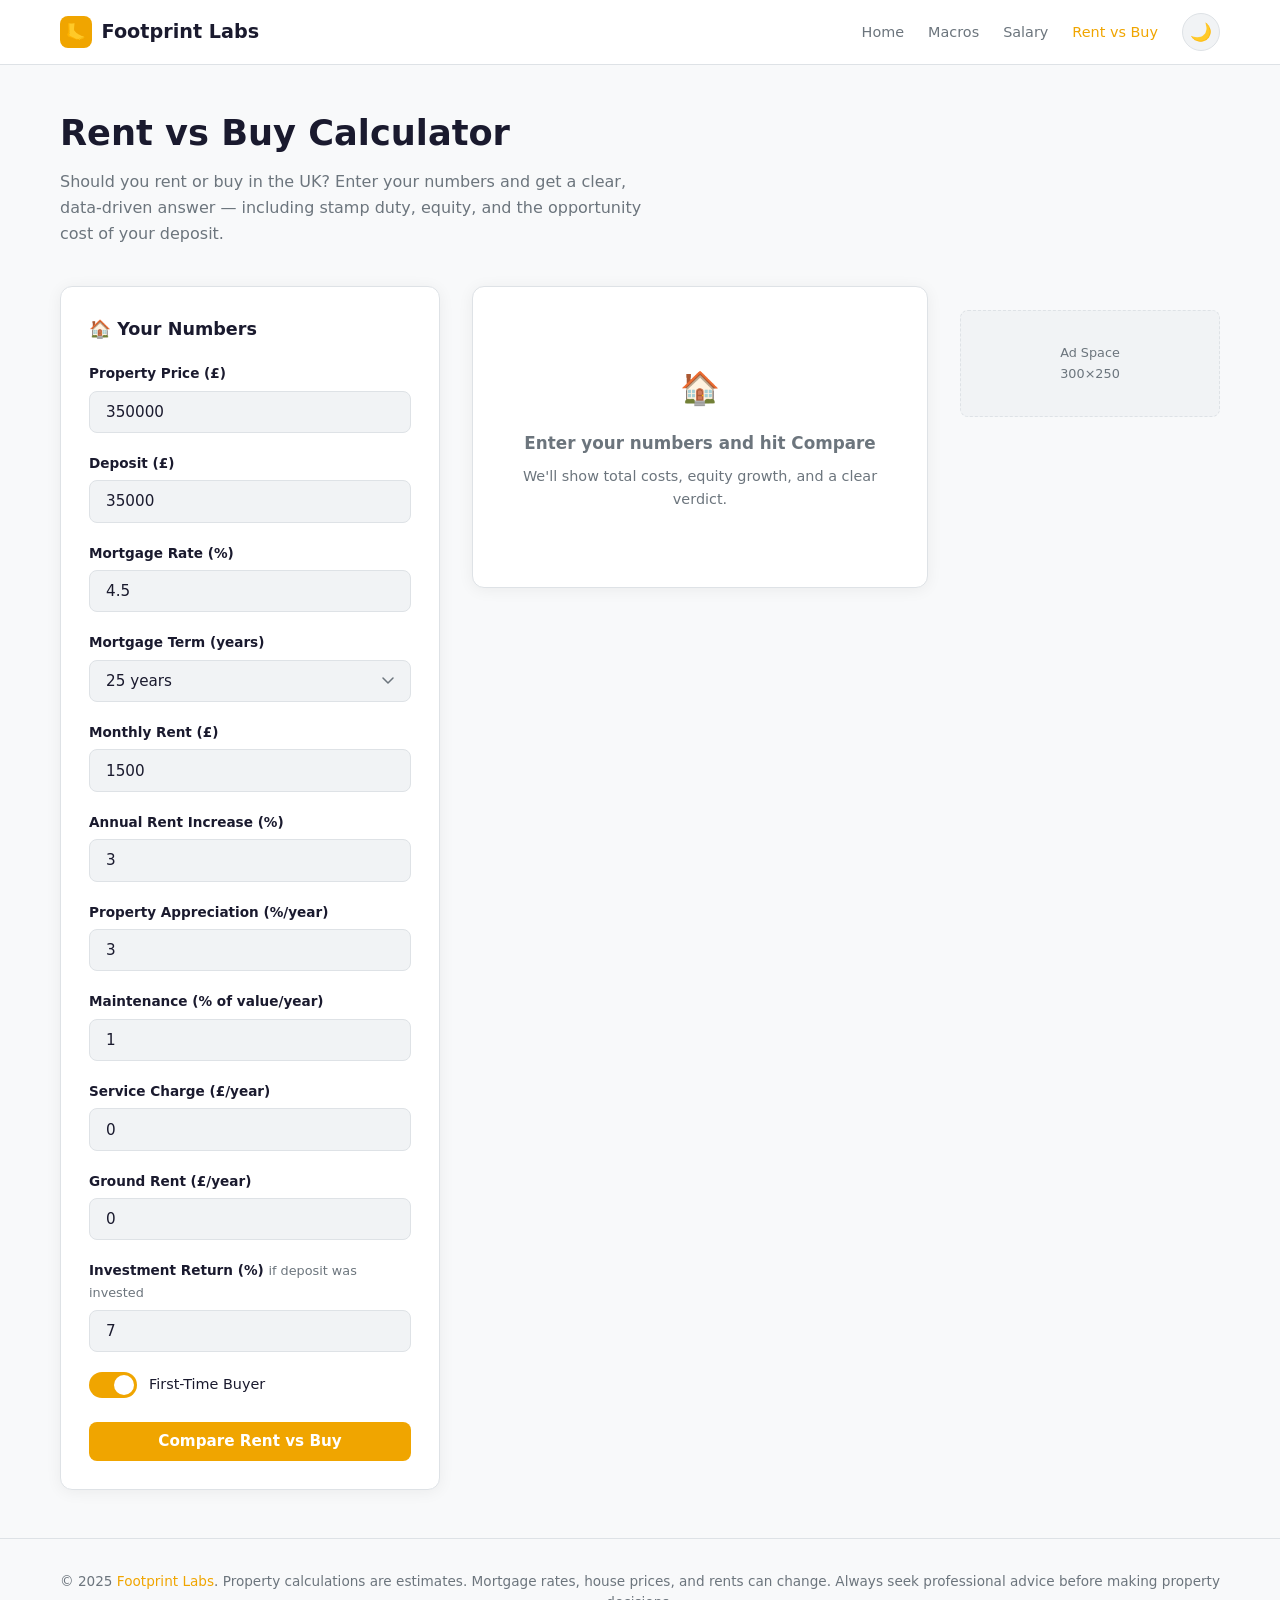
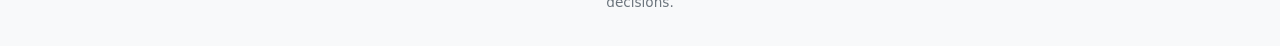
==== tools/rent-vs-buy.html @ 80807cb5 "🚀 Initial launch — Footprint Labs website with 3 tools" ====
<!DOCTYPE html>
<html lang="en" data-theme="light">
<head>
  <meta charset="UTF-8">
  <meta name="viewport" content="width=device-width, initial-scale=1.0">
  <title>Rent vs Buy Calculator UK — Footprint Labs</title>
  <meta name="description" content="Free UK rent vs buy calculator. Compare total costs over 5-25 years, including stamp duty, mortgage interest, equity growth, and opportunity cost of your deposit.">
  <meta name="keywords" content="rent vs buy calculator UK, should I buy a house UK, rent or buy property calculator, stamp duty calculator, first time buyer calculator UK">
  <meta property="og:title" content="Rent vs Buy Calculator UK — Footprint Labs">
  <meta property="og:description" content="Should you rent or buy in the UK? Compare total costs, equity growth, and opportunity cost. Free calculator with stamp duty and first-time buyer relief.">
  <meta property="og:type" content="website">
  <meta property="og:url" content="https://footprintlabs.co.uk/tools/rent-vs-buy.html">
  <link rel="icon" href="data:image/svg+xml,<svg xmlns='http://www.w3.org/2000/svg' viewBox='0 0 100 100'><text y='.9em' font-size='90'>🦶</text></svg>">
  <link rel="stylesheet" href="../css/style.css">
  <script src="../js/shared.js"></script>
  <script type="application/ld+json">
  {
    "@context": "https://schema.org",
    "@type": "SoftwareApplication",
    "name": "UK Rent vs Buy Calculator",
    "applicationCategory": "FinanceApplication",
    "operatingSystem": "Web",
    "offers": { "@type": "Offer", "price": "0", "priceCurrency": "GBP" },
    "description": "Compare the total cost of renting vs buying a property in the UK over 5-25 years, including stamp duty, mortgage payments, equity, and investment opportunity cost."
  }
  </script>
</head>
<body>
  <header class="site-header">
    <div class="container">
      <a href="../index.html" class="logo"><span class="logo-icon">🦶</span> Footprint Labs</a>
      <button class="mobile-toggle" aria-label="Toggle navigation">☰</button>
      <nav>
        <ul class="nav-links">
          <li><a href="../index.html">Home</a></li>
          <li><a href="macro-calculator.html">Macros</a></li>
          <li><a href="salary-calculator.html">Salary</a></li>
          <li><a href="rent-vs-buy.html" class="active">Rent vs Buy</a></li>
          <li><button class="theme-toggle" aria-label="Toggle dark/light mode">🌙</button></li>
        </ul>
      </nav>
    </div>
  </header>

  <main class="container">
    <div class="tool-hero">
      <h1>Rent vs Buy <span class="highlight">Calculator</span></h1>
      <p>Should you rent or buy in the UK? Enter your numbers and get a clear, data-driven answer — including stamp duty, equity, and the opportunity cost of your deposit.</p>
    </div>

    <div class="tool-layout with-sidebar">

      <!-- INPUTS -->
      <div class="tool-inputs">
        <h2>🏠 Your Numbers</h2>

        <div class="form-group">
          <label for="propertyPrice">Property Price (£)</label>
          <input type="number" id="propertyPrice" value="350000" min="0" step="5000">
        </div>

        <div class="form-group">
          <label for="deposit">Deposit (£)</label>
          <input type="number" id="deposit" value="35000" min="0" step="1000">
        </div>

        <div class="form-group">
          <label for="mortgageRate">Mortgage Rate (%)</label>
          <input type="number" id="mortgageRate" value="4.5" min="0" max="15" step="0.1">
        </div>

        <div class="form-group">
          <label for="mortgageTerm">Mortgage Term (years)</label>
          <select id="mortgageTerm">
            <option value="15">15 years</option>
            <option value="20">20 years</option>
            <option value="25" selected>25 years</option>
            <option value="30">30 years</option>
            <option value="35">35 years</option>
          </select>
        </div>

        <div class="form-group">
          <label for="monthlyRent">Monthly Rent (£)</label>
          <input type="number" id="monthlyRent" value="1500" min="0" step="50">
        </div>

        <div class="form-group">
          <label for="rentIncrease">Annual Rent Increase (%)</label>
          <input type="number" id="rentIncrease" value="3" min="0" max="20" step="0.5">
        </div>

        <div class="form-group">
          <label for="appreciation">Property Appreciation (%/year)</label>
          <input type="number" id="appreciation" value="3" min="-5" max="15" step="0.5">
        </div>

        <div class="form-group">
          <label for="maintenance">Maintenance (% of value/year)</label>
          <input type="number" id="maintenance" value="1" min="0" max="5" step="0.1">
        </div>

        <div class="form-group">
          <label for="serviceCharge">Service Charge (£/year)</label>
          <input type="number" id="serviceCharge" value="0" min="0" step="100">
        </div>

        <div class="form-group">
          <label for="groundRent">Ground Rent (£/year)</label>
          <input type="number" id="groundRent" value="0" min="0" step="50">
        </div>

        <div class="form-group">
          <label for="investReturn">Investment Return (%) <span class="label-hint">if deposit was invested</span></label>
          <input type="number" id="investReturn" value="7" min="0" max="20" step="0.5">
        </div>

        <div class="toggle-row">
          <label class="toggle-switch">
            <input type="checkbox" id="ftbToggle" checked>
            <span class="toggle-slider"></span>
          </label>
          <span class="toggle-label">First-Time Buyer</span>
        </div>

        <button class="btn btn-primary" style="width:100%;margin-top:.5rem;" onclick="calcRentVsBuy()">Compare Rent vs Buy</button>
      </div>

      <!-- RESULTS -->
      <div class="tool-results" id="rvbResults">
        <div class="result-card" id="rvbPlaceholder">
          <div style="text-align:center;padding:3rem 1rem;color:var(--text-muted);">
            <p style="font-size:2rem;margin-bottom:1rem;">🏠</p>
            <p style="font-size:1.05rem;font-weight:600;">Enter your numbers and hit Compare</p>
            <p style="font-size:.9rem;margin-top:.5rem;">We'll show total costs, equity growth, and a clear verdict.</p>
          </div>
        </div>
        <div id="rvbResultsContent" style="display:none;"></div>
      </div>

      <aside class="ad-sidebar">
        <!-- Replace with Google AdSense code -->
        <div class="ad-placeholder">Ad Space<br>300×250</div>
      </aside>
    </div>
  </main>

  <footer class="site-footer">
    <div class="container">
      <p>© 2025 <a href="../index.html">Footprint Labs</a>. Property calculations are estimates. Mortgage rates, house prices, and rents can change. Always seek professional advice before making property decisions.</p>
    </div>
  </footer>

<script>
(function(){
  'use strict';

  // ==================== STAMP DUTY ====================
  // Standard residential SDLT (England/NI) from April 2025
  // 0%: £0-£125,000  |  2%: £125,001-£250,000  |  5%: £250,001-£925,000
  // 10%: £925,001-£1,500,000  |  12%: over £1,500,000
  function stampDutyStandard(price) {
    var bands = [
      { up: 125000, rate: 0 },
      { up: 250000, rate: 0.02 },
      { up: 925000, rate: 0.05 },
      { up: 1500000, rate: 0.10 },
      { up: Infinity, rate: 0.12 }
    ];
    var duty = 0, prev = 0;
    for (var i = 0; i < bands.length; i++) {
      if (price > prev) {
        var taxable = Math.min(price, bands[i].up) - prev;
        duty += taxable * bands[i].rate;
      }
      prev = bands[i].up;
    }
    return Math.max(0, duty);
  }

  // First-time buyer SDLT from April 2025
  // 0% up to £300,000 on properties up to £500,000
  // If property > £500,000 standard rates apply
  function stampDutyFTB(price) {
    if (price > 500000) return stampDutyStandard(price);
    var duty = 0;
    if (price > 300000) {
      duty = (price - 300000) * 0.05;
    }
    return duty;
  }

  // Monthly mortgage payment (repayment)
  function monthlyMortgage(principal, annualRate, years) {
    if (annualRate === 0) return principal / (years * 12);
    var r = annualRate / 100 / 12;
    var n = years * 12;
    return principal * (r * Math.pow(1 + r, n)) / (Math.pow(1 + r, n) - 1);
  }

  // Remaining balance after m months
  function remainingBalance(principal, annualRate, totalYears, monthsPaid) {
    if (annualRate === 0) return principal - (principal / (totalYears * 12)) * monthsPaid;
    var r = annualRate / 100 / 12;
    var n = totalYears * 12;
    var pmt = monthlyMortgage(principal, annualRate, totalYears);
    return principal * Math.pow(1 + r, monthsPaid) - pmt * (Math.pow(1 + r, monthsPaid) - 1) / r;
  }

  // ==================== MAIN CALCULATION ====================
  window.calcRentVsBuy = function() {
    var price = parseFloat(document.getElementById('propertyPrice').value) || 0;
    var depositAmt = parseFloat(document.getElementById('deposit').value) || 0;
    var rate = parseFloat(document.getElementById('mortgageRate').value) || 0;
    var term = parseInt(document.getElementById('mortgageTerm').value) || 25;
    var rentMonthly = parseFloat(document.getElementById('monthlyRent').value) || 0;
    var rentIncPct = parseFloat(document.getElementById('rentIncrease').value) || 0;
    var apprecPct = parseFloat(document.getElementById('appreciation').value) || 0;
    var maintPct = parseFloat(document.getElementById('maintenance').value) || 0;
    var serviceCharge = parseFloat(document.getElementById('serviceCharge').value) || 0;
    var groundRent = parseFloat(document.getElementById('groundRent').value) || 0;
    var investReturnPct = parseFloat(document.getElementById('investReturn').value) || 0;
    var isFTB = document.getElementById('ftbToggle').checked;

    if (price <= 0) { fpToast('Please enter a valid property price'); return; }
    if (depositAmt >= price) { fpToast('Deposit must be less than property price'); return; }

    var mortgage = price - depositAmt;
    var monthlyPmt = monthlyMortgage(mortgage, rate, term);
    var stampDuty = isFTB ? stampDutyFTB(price) : stampDutyStandard(price);

    // Year-by-year comparison
    var years = [5, 10, 15, 20, 25];
    var yearData = [];

    for (var yi = 0; yi < years.length; yi++) {
      var y = years[yi];

      // ---- BUY side ----
      var totalMortgagePaid = 0;
      var totalMaintenance = 0;
      var totalServiceGround = 0;
      var propertyVal = price;
      for (var yr = 1; yr <= y; yr++) {
        totalMortgagePaid += monthlyPmt * 12;
        totalMaintenance += propertyVal * (maintPct / 100);
        totalServiceGround += serviceCharge + groundRent;
        propertyVal *= (1 + apprecPct / 100);
      }
      var monthsPaid = Math.min(y * 12, term * 12);
      var outstanding = y >= term ? 0 : remainingBalance(mortgage, rate, term, monthsPaid);
      var equity = propertyVal - Math.max(0, outstanding);
      var totalBuyCost = depositAmt + stampDuty + totalMortgagePaid + totalMaintenance + totalServiceGround;
      var buyNetPosition = equity - totalBuyCost; // wealth position

      // ---- RENT side ----
      var totalRent = 0;
      var currentRent = rentMonthly;
      for (var yr2 = 1; yr2 <= y; yr2++) {
        totalRent += currentRent * 12;
        currentRent *= (1 + rentIncPct / 100);
      }
      // Opportunity cost: invest the deposit + stamp duty + difference in monthly costs
      var investedCapital = depositAmt + stampDuty;
      var investmentValue = investedCapital * Math.pow(1 + investReturnPct / 100, y);
      var rentNetPosition = investmentValue - totalRent;

      var buySaves = buyNetPosition - rentNetPosition;

      yearData.push({
        year: y,
        monthlyMortgage: monthlyPmt,
        monthlyRentNow: y === years[0] ? rentMonthly : rentMonthly * Math.pow(1 + rentIncPct / 100, y - 1),
        totalBuyCost: totalBuyCost,
        totalRent: totalRent,
        equity: equity,
        propertyValue: propertyVal,
        outstanding: outstanding,
        investmentValue: investmentValue,
        buyNetPosition: buyNetPosition,
        rentNetPosition: rentNetPosition,
        buySaves: buySaves
      });
    }

    // Find break-even
    var breakEvenYear = null;
    // Check year by year from 1 to 30
    for (var by = 1; by <= 30; by++) {
      var pv = price * Math.pow(1 + apprecPct / 100, by);
      var mp = Math.min(by * 12, term * 12);
      var ob = by >= term ? 0 : remainingBalance(mortgage, rate, term, mp);
      var eq = pv - Math.max(0, ob);
      var tmc = 0, tmnt = 0, tsg = 0, pvCalc = price;
      for (var z = 1; z <= by; z++) {
        tmc += monthlyPmt * 12;
        tmnt += pvCalc * (maintPct / 100);
        tsg += serviceCharge + groundRent;
        pvCalc *= (1 + apprecPct / 100);
      }
      var bCost = depositAmt + stampDuty + tmc + tmnt + tsg;
      var bNet = eq - bCost;

      var tr = 0, cr = rentMonthly;
      for (var z2 = 1; z2 <= by; z2++) {
        tr += cr * 12;
        cr *= (1 + rentIncPct / 100);
      }
      var iv = (depositAmt + stampDuty) * Math.pow(1 + investReturnPct / 100, by);
      var rNet = iv - tr;

      if (bNet > rNet) {
        breakEvenYear = by;
        break;
      }
    }

    // ==================== RENDER ====================
    document.getElementById('rvbPlaceholder').style.display = 'none';
    var content = document.getElementById('rvbResultsContent');
    content.style.display = 'block';

    var html = '';

    // Verdict
    var mainYear = yearData[1] || yearData[0]; // 10-year or 5-year
    if (mainYear.buySaves > 0) {
      html += '<div class="verdict-banner buy">Based on your numbers, <strong>buying saves you ' + fpMoney(Math.abs(mainYear.buySaves), 0) + '</strong> over ' + mainYear.year + ' years compared to renting.</div>';
    } else if (mainYear.buySaves < 0) {
      html += '<div class="verdict-banner rent">Based on your numbers, <strong>renting saves you ' + fpMoney(Math.abs(mainYear.buySaves), 0) + '</strong> over ' + mainYear.year + ' years compared to buying.</div>';
    } else {
      html += '<div class="verdict-banner neutral">Based on your numbers, renting and buying cost about the same over ' + mainYear.year + ' years.</div>';
    }

    // Monthly comparison
    html += '<div class="result-card fade-up"><h3>📅 Monthly Costs (Today)</h3>';
    html += '<div class="comparison-grid">';
    html += '<div class="comparison-col"><h4>🏠 Buy</h4>';
    html += '<div class="big-number" style="font-size:1.5rem;color:var(--accent);">' + fpMoney(monthlyPmt) + '</div>';
    html += '<div class="big-label">Mortgage Payment</div>';
    html += '<div class="result-row mt-2"><span class="result-label">Maintenance</span><span class="result-value">' + fpMoney(price * maintPct / 100 / 12) + '/mo</span></div>';
    html += '<div class="result-row"><span class="result-label">Service + Ground</span><span class="result-value">' + fpMoney((serviceCharge + groundRent) / 12) + '/mo</span></div>';
    var totalMonthlyBuy = monthlyPmt + (price * maintPct / 100 / 12) + ((serviceCharge + groundRent) / 12);
    html += '<div class="result-row" style="font-weight:700;border-top:2px solid var(--border);padding-top:.5rem;"><span class="result-label">Total Monthly</span><span class="result-value accent">' + fpMoney(totalMonthlyBuy) + '</span></div>';
    html += '</div>';
    html += '<div class="comparison-col"><h4>🏢 Rent</h4>';
    html += '<div class="big-number" style="font-size:1.5rem;color:var(--secondary);">' + fpMoney(rentMonthly) + '</div>';
    html += '<div class="big-label">Monthly Rent</div>';
    html += '<div class="result-row mt-2"><span class="result-label">Year 5 rent</span><span class="result-value">' + fpMoney(rentMonthly * Math.pow(1 + rentIncPct / 100, 4)) + '/mo</span></div>';
    html += '<div class="result-row"><span class="result-label">Year 10 rent</span><span class="result-value">' + fpMoney(rentMonthly * Math.pow(1 + rentIncPct / 100, 9)) + '/mo</span></div>';
    html += '</div></div></div>';

    // Stamp duty
    html += '<div class="result-card fade-up"><h3>🏛️ Stamp Duty (SDLT)</h3>';
    html += '<div class="result-highlight"><div class="big-number">' + fpMoney(stampDuty, 0) + '</div><div class="big-label">' + (isFTB ? 'First-Time Buyer Rate' : 'Standard Rate') + '</div></div>';
    if (isFTB && price <= 500000) {
      var standardSD = stampDutyStandard(price);
      var saving = standardSD - stampDuty;
      if (saving > 0) {
        html += '<div class="result-row"><span class="result-label">Standard rate would be</span><span class="result-value">' + fpMoney(standardSD, 0) + '</span></div>';
        html += '<div class="result-row"><span class="result-label">FTB saving</span><span class="result-value positive">' + fpMoney(saving, 0) + '</span></div>';
      }
    }
    html += '</div>';

    // Year-by-year comparison table
    html += '<div class="result-card fade-up"><h3>📊 Comparison Over Time</h3>';
    html += '<div class="timeline-chart"><table><thead><tr>';
    html += '<th>Year</th><th>Total Buy Cost</th><th>Total Rent</th><th>Equity</th><th>Deposit Invested</th><th>Buy Advantage</th>';
    html += '</tr></thead><tbody>';
    for (var ti = 0; ti < yearData.length; ti++) {
      var d = yearData[ti];
      html += '<tr>';
      html += '<td style="font-weight:700;">' + d.year + '</td>';
      html += '<td>' + fpMoney(d.totalBuyCost, 0) + '</td>';
      html += '<td>' + fpMoney(d.totalRent, 0) + '</td>';
      html += '<td>' + fpMoney(d.equity, 0) + '</td>';
      html += '<td>' + fpMoney(d.investmentValue, 0) + '</td>';
      html += '<td class="' + (d.buySaves >= 0 ? 'positive' : 'negative') + '" style="font-weight:700;">' + (d.buySaves >= 0 ? '+' : '−') + fpMoney(Math.abs(d.buySaves), 0) + '</td>';
      html += '</tr>';
    }
    html += '</tbody></table></div>';

    // Break-even
    if (breakEvenYear) {
      html += '<p style="margin-top:.75rem;font-size:.9rem;color:var(--text-muted);">📍 <strong>Break-even point:</strong> Buying becomes cheaper than renting after approximately <strong>' + breakEvenYear + ' year' + (breakEvenYear > 1 ? 's' : '') + '</strong>.</p>';
    } else {
      html += '<p style="margin-top:.75rem;font-size:.9rem;color:var(--text-muted);">📍 Based on these numbers, renting remains cheaper for at least 30 years. Consider whether lifestyle/security benefits of owning matter to you.</p>';
    }
    html += '</div>';

    // Visual bar comparison for 10 years
    var y10 = yearData[1] || yearData[0];
    html += '<div class="result-card fade-up"><h3>📈 ' + y10.year + '-Year Visual Comparison</h3>';
    var maxVal = Math.max(y10.totalBuyCost, y10.totalRent, y10.equity, y10.investmentValue);
    html += '<div class="bar-chart">';
    html += '<div class="bar-item"><span class="bar-label">Buy Cost</span><div class="bar-track"><div class="bar-fill tax" style="width:' + (y10.totalBuyCost / maxVal * 100) + '%">' + fpMoney(y10.totalBuyCost, 0) + '</div></div></div>';
    html += '<div class="bar-item"><span class="bar-label">Rent Cost</span><div class="bar-track"><div class="bar-fill pension" style="width:' + (y10.totalRent / maxVal * 100) + '%">' + fpMoney(y10.totalRent, 0) + '</div></div></div>';
    html += '<div class="bar-item"><span class="bar-label">Equity</span><div class="bar-track"><div class="bar-fill takehome" style="width:' + (y10.equity / maxVal * 100) + '%">' + fpMoney(y10.equity, 0) + '</div></div></div>';
    html += '<div class="bar-item"><span class="bar-label">Invested</span><div class="bar-track"><div class="bar-fill generic-a" style="width:' + (y10.investmentValue / maxVal * 100) + '%">' + fpMoney(y10.investmentValue, 0) + '</div></div></div>';
    html += '</div></div>';

    // Key details
    html += '<div class="result-card fade-up"><h3>📋 Key Details</h3>';
    html += '<div class="result-row"><span class="result-label">Property price</span><span class="result-value">' + fpMoney(price, 0) + '</span></div>';
    html += '<div class="result-row"><span class="result-label">Deposit</span><span class="result-value">' + fpMoney(depositAmt, 0) + ' (' + (depositAmt / price * 100).toFixed(0) + '%)</span></div>';
    html += '<div class="result-row"><span class="result-label">Mortgage amount</span><span class="result-value">' + fpMoney(mortgage, 0) + '</span></div>';
    html += '<div class="result-row"><span class="result-label">Total mortgage repayment</span><span class="result-value">' + fpMoney(monthlyPmt * term * 12, 0) + '</span></div>';
    html += '<div class="result-row"><span class="result-label">Total interest paid</span><span class="result-value negative">' + fpMoney(monthlyPmt * term * 12 - mortgage, 0) + '</span></div>';
    html += '<div class="result-row"><span class="result-label">Property value in ' + term + ' years</span><span class="result-value">' + fpMoney(price * Math.pow(1 + apprecPct / 100, term), 0) + '</span></div>';
    html += '</div>';

    // Ad placeholder
    html += '<div class="ad-placeholder">Ad Space — In-content rectangle</div>';

    content.innerHTML = html;
  };

})();
</script>
</body>
</html>
---- css/style.css ----
/* ============================================================
   Footprint Labs — Shared Stylesheet
   Premium micro-tools brand. Dark/light mode. Mobile-first.
   ============================================================ */

/* ---------- CSS Custom Properties (Light default) ---------- */
:root {
  --bg:          #f8f9fa;
  --bg-card:     #ffffff;
  --bg-input:    #f1f3f5;
  --text:        #1a1a2e;
  --text-muted:  #6c757d;
  --border:      #dee2e6;
  --accent:      #f0a500;
  --accent-hover:#d99400;
  --secondary:   #00b4d8;
  --secondary-hover:#0096b7;
  --success:     #2ecc71;
  --danger:      #e74c3c;
  --shadow:      0 2px 16px rgba(0,0,0,.06);
  --shadow-lg:   0 8px 32px rgba(0,0,0,.10);
  --radius:      12px;
  --radius-sm:   8px;
  --transition:  .25s ease;
  --font:        'Segoe UI', system-ui, -apple-system, sans-serif;
  --max-width:   1200px;
}

/* ---------- Dark mode ---------- */
[data-theme="dark"] {
  --bg:          #0d1117;
  --bg-card:     #161b22;
  --bg-input:    #1c2128;
  --text:        #e0e0e0;
  --text-muted:  #8b949e;
  --border:      #30363d;
  --shadow:      0 2px 16px rgba(0,0,0,.30);
  --shadow-lg:   0 8px 32px rgba(0,0,0,.45);
}

/* ---------- Reset & base ---------- */
*, *::before, *::after { box-sizing: border-box; margin: 0; padding: 0; }

html { scroll-behavior: smooth; }

body {
  font-family: var(--font);
  background: var(--bg);
  color: var(--text);
  line-height: 1.6;
  transition: background var(--transition), color var(--transition);
  min-height: 100vh;
  display: flex;
  flex-direction: column;
}

a { color: var(--accent); text-decoration: none; transition: color var(--transition); }
a:hover { color: var(--accent-hover); }

img { max-width: 100%; display: block; }

/* ---------- Utility ---------- */
.container { width: 100%; max-width: var(--max-width); margin: 0 auto; padding: 0 1.25rem; }
.sr-only { position: absolute; width: 1px; height: 1px; padding: 0; margin: -1px; overflow: hidden; clip: rect(0,0,0,0); border: 0; }
.text-center { text-align: center; }
.text-muted { color: var(--text-muted); }
.mt-1 { margin-top: .5rem; }
.mt-2 { margin-top: 1rem; }
.mt-3 { margin-top: 1.5rem; }
.mt-4 { margin-top: 2rem; }
.mb-1 { margin-bottom: .5rem; }
.mb-2 { margin-bottom: 1rem; }
.mb-3 { margin-bottom: 1.5rem; }
.gap-1 { gap: .5rem; }
.gap-2 { gap: 1rem; }

/* ---------- Header / Navbar ---------- */
.site-header {
  background: var(--bg-card);
  border-bottom: 1px solid var(--border);
  position: sticky;
  top: 0;
  z-index: 100;
  transition: background var(--transition), border var(--transition);
}

.site-header .container {
  display: flex;
  align-items: center;
  justify-content: space-between;
  height: 64px;
}

.logo {
  display: flex;
  align-items: center;
  gap: .6rem;
  font-weight: 700;
  font-size: 1.2rem;
  color: var(--text);
  text-decoration: none;
}

.logo-icon {
  width: 32px;
  height: 32px;
  background: var(--accent);
  border-radius: 8px;
  display: flex;
  align-items: center;
  justify-content: center;
  font-size: 1rem;
  color: #fff;
}

.nav-links {
  display: flex;
  align-items: center;
  gap: 1.5rem;
  list-style: none;
}

.nav-links a {
  color: var(--text-muted);
  font-size: .9rem;
  font-weight: 500;
  transition: color var(--transition);
}
.nav-links a:hover,
.nav-links a.active { color: var(--accent); }

/* Theme toggle */
.theme-toggle {
  background: var(--bg-input);
  border: 1px solid var(--border);
  border-radius: 50%;
  width: 38px;
  height: 38px;
  display: flex;
  align-items: center;
  justify-content: center;
  cursor: pointer;
  font-size: 1.1rem;
  transition: background var(--transition), border var(--transition);
  color: var(--text);
}
.theme-toggle:hover { border-color: var(--accent); }

/* Mobile menu */
.mobile-toggle {
  display: none;
  background: none;
  border: none;
  font-size: 1.5rem;
  cursor: pointer;
  color: var(--text);
}

@media (max-width: 768px) {
  .mobile-toggle { display: block; }
  .nav-links {
    display: none;
    position: absolute;
    top: 64px;
    left: 0;
    right: 0;
    background: var(--bg-card);
    border-bottom: 1px solid var(--border);
    flex-direction: column;
    padding: 1rem 1.25rem;
    gap: 1rem;
  }
  .nav-links.open { display: flex; }
}

/* ---------- Hero ---------- */
.hero {
  padding: 5rem 0 4rem;
  text-align: center;
}

.hero h1 {
  font-size: clamp(2rem, 5vw, 3.2rem);
  font-weight: 800;
  letter-spacing: -.02em;
  line-height: 1.15;
  margin-bottom: 1rem;
}

.hero h1 .highlight {
  background: linear-gradient(135deg, var(--accent), var(--secondary));
  -webkit-background-clip: text;
  -webkit-text-fill-color: transparent;
  background-clip: text;
}

.hero p {
  font-size: 1.15rem;
  color: var(--text-muted);
  max-width: 600px;
  margin: 0 auto 2rem;
}

/* ---------- Cards grid ---------- */
.cards-grid {
  display: grid;
  grid-template-columns: repeat(auto-fit, minmax(300px, 1fr));
  gap: 1.5rem;
  padding-bottom: 2rem;
}

.card {
  background: var(--bg-card);
  border: 1px solid var(--border);
  border-radius: var(--radius);
  padding: 2rem;
  transition: transform var(--transition), box-shadow var(--transition), border-color var(--transition);
  box-shadow: var(--shadow);
  position: relative;
  overflow: hidden;
}
.card:hover {
  transform: translateY(-4px);
  box-shadow: var(--shadow-lg);
  border-color: var(--accent);
}

.card-icon {
  width: 56px;
  height: 56px;
  border-radius: 14px;
  display: flex;
  align-items: center;
  justify-content: center;
  font-size: 1.5rem;
  margin-bottom: 1.25rem;
}

.card h3 {
  font-size: 1.2rem;
  font-weight: 700;
  margin-bottom: .5rem;
}

.card p {
  color: var(--text-muted);
  font-size: .95rem;
  margin-bottom: 1.25rem;
  line-height: 1.55;
}

.card-link {
  display: inline-flex;
  align-items: center;
  gap: .4rem;
  font-weight: 600;
  font-size: .95rem;
  color: var(--accent);
}
.card-link:hover { gap: .65rem; }
.card-link::after { content: '→'; transition: margin var(--transition); }

/* ---------- About section ---------- */
.about-section {
  padding: 4rem 0;
  border-top: 1px solid var(--border);
}

.about-section h2 {
  font-size: 1.8rem;
  font-weight: 800;
  margin-bottom: 1rem;
}

.about-section p {
  color: var(--text-muted);
  max-width: 700px;
  font-size: 1.05rem;
  line-height: 1.7;
}

/* ---------- Footer ---------- */
.site-footer {
  margin-top: auto;
  border-top: 1px solid var(--border);
  padding: 2rem 0;
  text-align: center;
  font-size: .85rem;
  color: var(--text-muted);
}

.site-footer a { color: var(--accent); }

/* ---------- Buttons ---------- */
.btn {
  display: inline-flex;
  align-items: center;
  justify-content: center;
  gap: .4rem;
  padding: .65rem 1.5rem;
  border: none;
  border-radius: var(--radius-sm);
  font-size: .95rem;
  font-weight: 600;
  font-family: var(--font);
  cursor: pointer;
  transition: background var(--transition), transform .15s ease, box-shadow var(--transition);
}
.btn:active { transform: scale(.97); }

.btn-primary {
  background: var(--accent);
  color: #fff;
}
.btn-primary:hover { background: var(--accent-hover); box-shadow: 0 4px 14px rgba(240,165,0,.35); }

.btn-secondary {
  background: var(--secondary);
  color: #fff;
}
.btn-secondary:hover { background: var(--secondary-hover); }

.btn-outline {
  background: transparent;
  border: 1.5px solid var(--border);
  color: var(--text);
}
.btn-outline:hover { border-color: var(--accent); color: var(--accent); }

.btn-sm {
  padding: .45rem 1rem;
  font-size: .85rem;
}

.btn-group {
  display: flex;
  flex-wrap: wrap;
  gap: .5rem;
}

/* ---------- Forms ---------- */
.form-group {
  margin-bottom: 1.25rem;
}

.form-group label {
  display: block;
  font-size: .85rem;
  font-weight: 600;
  margin-bottom: .35rem;
  color: var(--text);
}

.form-group .label-hint {
  font-weight: 400;
  color: var(--text-muted);
  font-size: .8rem;
}

input[type="number"],
input[type="text"],
select {
  width: 100%;
  padding: .7rem 1rem;
  font-size: .95rem;
  font-family: var(--font);
  background: var(--bg-input);
  color: var(--text);
  border: 1.5px solid var(--border);
  border-radius: var(--radius-sm);
  transition: border-color var(--transition), box-shadow var(--transition);
  outline: none;
}
input[type="number"]:focus,
input[type="text"]:focus,
select:focus {
  border-color: var(--accent);
  box-shadow: 0 0 0 3px rgba(240,165,0,.15);
}

select {
  cursor: pointer;
  appearance: none;
  background-image: url("data:image/svg+xml,%3Csvg xmlns='http://www.w3.org/2000/svg' width='12' height='7'%3E%3Cpath d='M1 1l5 5 5-5' stroke='%236c757d' stroke-width='1.5' fill='none' stroke-linecap='round' stroke-linejoin='round'/%3E%3C/svg%3E");
  background-repeat: no-repeat;
  background-position: right 1rem center;
  padding-right: 2.5rem;
}

/* Toggle switch */
.toggle-row {
  display: flex;
  align-items: center;
  gap: .75rem;
  margin-bottom: 1rem;
}

.toggle-switch {
  position: relative;
  width: 48px;
  height: 26px;
  flex-shrink: 0;
}

.toggle-switch input { opacity: 0; width: 0; height: 0; }

.toggle-slider {
  position: absolute;
  inset: 0;
  background: var(--border);
  border-radius: 26px;
  cursor: pointer;
  transition: background var(--transition);
}

.toggle-slider::before {
  content: '';
  position: absolute;
  width: 20px;
  height: 20px;
  left: 3px;
  bottom: 3px;
  background: #fff;
  border-radius: 50%;
  transition: transform var(--transition);
}

.toggle-switch input:checked + .toggle-slider {
  background: var(--accent);
}

.toggle-switch input:checked + .toggle-slider::before {
  transform: translateX(22px);
}

.toggle-label {
  font-size: .9rem;
  font-weight: 500;
}

/* Radio pills */
.radio-pills {
  display: flex;
  flex-wrap: wrap;
  gap: .4rem;
}

.radio-pill {
  position: relative;
}

.radio-pill input {
  position: absolute;
  opacity: 0;
  width: 0;
  height: 0;
}

.radio-pill label {
  display: inline-block;
  padding: .45rem 1rem;
  font-size: .85rem;
  font-weight: 600;
  border: 1.5px solid var(--border);
  border-radius: var(--radius-sm);
  cursor: pointer;
  transition: all var(--transition);
  color: var(--text-muted);
  background: var(--bg-input);
}

.radio-pill input:checked + label {
  border-color: var(--accent);
  background: var(--accent);
  color: #fff;
}

.radio-pill label:hover {
  border-color: var(--accent);
}

/* ---------- Tool page layout ---------- */
.tool-layout {
  display: grid;
  grid-template-columns: 1fr;
  gap: 2rem;
  padding: 2rem 0 3rem;
}

@media (min-width: 1024px) {
  .tool-layout { grid-template-columns: 380px 1fr; }
  .tool-layout.with-sidebar { grid-template-columns: 380px 1fr 260px; }
}

.tool-inputs {
  background: var(--bg-card);
  border: 1px solid var(--border);
  border-radius: var(--radius);
  padding: 1.75rem;
  box-shadow: var(--shadow);
  align-self: start;
  position: sticky;
  top: 80px;
}

.tool-inputs h2 {
  font-size: 1.1rem;
  font-weight: 700;
  margin-bottom: 1.25rem;
  display: flex;
  align-items: center;
  gap: .5rem;
}

.tool-results {
  min-width: 0;
}

.tool-hero {
  padding: 2.5rem 0 .5rem;
}
.tool-hero h1 {
  font-size: clamp(1.6rem, 3.5vw, 2.2rem);
  font-weight: 800;
  margin-bottom: .5rem;
}
.tool-hero p {
  color: var(--text-muted);
  font-size: 1rem;
  max-width: 600px;
}

/* Results cards */
.result-card {
  background: var(--bg-card);
  border: 1px solid var(--border);
  border-radius: var(--radius);
  padding: 1.75rem;
  box-shadow: var(--shadow);
  margin-bottom: 1.25rem;
  transition: border-color var(--transition);
}

.result-card h3 {
  font-size: 1rem;
  font-weight: 700;
  margin-bottom: 1rem;
  display: flex;
  align-items: center;
  gap: .5rem;
}

.result-row {
  display: flex;
  justify-content: space-between;
  align-items: center;
  padding: .6rem 0;
  border-bottom: 1px solid var(--border);
  font-size: .95rem;
}
.result-row:last-child { border-bottom: none; }

.result-label { color: var(--text-muted); }
.result-value { font-weight: 700; font-variant-numeric: tabular-nums; }
.result-value.positive { color: var(--success); }
.result-value.negative { color: var(--danger); }
.result-value.accent { color: var(--accent); }

.result-highlight {
  background: linear-gradient(135deg, rgba(240,165,0,.08), rgba(0,180,216,.08));
  border: 1.5px solid var(--accent);
  border-radius: var(--radius);
  padding: 1.25rem;
  margin: 1rem 0;
  text-align: center;
}

.result-highlight .big-number {
  font-size: 2.2rem;
  font-weight: 800;
  color: var(--accent);
}

.result-highlight .big-label {
  font-size: .85rem;
  color: var(--text-muted);
  margin-top: .25rem;
}

/* ---------- CSS Charts ---------- */

/* Horizontal bar chart */
.bar-chart {
  display: flex;
  flex-direction: column;
  gap: .6rem;
  margin: 1rem 0;
}

.bar-item {
  display: flex;
  align-items: center;
  gap: .75rem;
}

.bar-label {
  width: 90px;
  font-size: .82rem;
  font-weight: 600;
  text-align: right;
  flex-shrink: 0;
}

.bar-track {
  flex: 1;
  height: 28px;
  background: var(--bg-input);
  border-radius: 6px;
  overflow: hidden;
  position: relative;
}

.bar-fill {
  height: 100%;
  border-radius: 6px;
  transition: width .6s ease;
  display: flex;
  align-items: center;
  padding-left: .6rem;
  font-size: .75rem;
  font-weight: 700;
  color: #fff;
  min-width: fit-content;
}

.bar-fill.protein { background: linear-gradient(90deg, #e74c3c, #ff6b6b); }
.bar-fill.carbs { background: linear-gradient(90deg, var(--accent), #ffc857); }
.bar-fill.fats { background: linear-gradient(90deg, var(--secondary), #48cae4); }
.bar-fill.tax { background: linear-gradient(90deg, #e74c3c, #ff6b6b); }
.bar-fill.ni { background: linear-gradient(90deg, #e67e22, #f39c12); }
.bar-fill.pension { background: linear-gradient(90deg, var(--secondary), #48cae4); }
.bar-fill.student { background: linear-gradient(90deg, #9b59b6, #c39bd3); }
.bar-fill.takehome { background: linear-gradient(90deg, #2ecc71, #58d68d); }
.bar-fill.generic-a { background: linear-gradient(90deg, var(--accent), #ffc857); }
.bar-fill.generic-b { background: linear-gradient(90deg, var(--secondary), #48cae4); }

/* Stacked bar */
.stacked-bar {
  display: flex;
  height: 36px;
  border-radius: 8px;
  overflow: hidden;
  margin: 1rem 0;
}
.stacked-bar > div {
  transition: width .6s ease;
  display: flex;
  align-items: center;
  justify-content: center;
  font-size: .7rem;
  font-weight: 700;
  color: #fff;
  white-space: nowrap;
  overflow: hidden;
}

/* Legend */
.chart-legend {
  display: flex;
  flex-wrap: wrap;
  gap: .75rem;
  margin-top: .75rem;
}
.legend-item {
  display: flex;
  align-items: center;
  gap: .35rem;
  font-size: .82rem;
  color: var(--text-muted);
}
.legend-dot {
  width: 10px;
  height: 10px;
  border-radius: 3px;
  flex-shrink: 0;
}

/* Donut chart (CSS-only) */
.donut-chart {
  width: 180px;
  height: 180px;
  border-radius: 50%;
  position: relative;
  margin: 1rem auto;
}
.donut-chart .donut-hole {
  position: absolute;
  width: 100px;
  height: 100px;
  background: var(--bg-card);
  border-radius: 50%;
  top: 50%;
  left: 50%;
  transform: translate(-50%, -50%);
  display: flex;
  flex-direction: column;
  align-items: center;
  justify-content: center;
  z-index: 2;
}
.donut-hole .donut-total {
  font-size: 1.3rem;
  font-weight: 800;
}
.donut-hole .donut-label {
  font-size: .65rem;
  color: var(--text-muted);
}

/* Comparison chart (two-column) */
.comparison-grid {
  display: grid;
  grid-template-columns: 1fr 1fr;
  gap: 1.25rem;
  margin: 1rem 0;
}

@media (max-width: 600px) {
  .comparison-grid { grid-template-columns: 1fr; }
}

.comparison-col {
  background: var(--bg-input);
  border-radius: var(--radius-sm);
  padding: 1.25rem;
  text-align: center;
}
.comparison-col h4 {
  font-size: .9rem;
  font-weight: 700;
  margin-bottom: .75rem;
}

/* ---------- Ad placeholders ---------- */
.ad-placeholder {
  background: var(--bg-input);
  border: 1.5px dashed var(--border);
  border-radius: var(--radius-sm);
  padding: 2rem 1rem;
  text-align: center;
  color: var(--text-muted);
  font-size: .8rem;
  margin: 1.5rem 0;
  transition: background var(--transition), border var(--transition);
}

/* Sidebar ad */
.ad-sidebar {
  align-self: start;
  position: sticky;
  top: 80px;
}

/* ---------- Tabs ---------- */
.tabs {
  display: flex;
  border-bottom: 2px solid var(--border);
  margin-bottom: 1.5rem;
  gap: 0;
}
.tab-btn {
  padding: .75rem 1.25rem;
  background: none;
  border: none;
  border-bottom: 2px solid transparent;
  margin-bottom: -2px;
  font-size: .9rem;
  font-weight: 600;
  color: var(--text-muted);
  cursor: pointer;
  transition: all var(--transition);
  font-family: var(--font);
}
.tab-btn:hover { color: var(--text); }
.tab-btn.active {
  color: var(--accent);
  border-bottom-color: var(--accent);
}
.tab-panel { display: none; }
.tab-panel.active { display: block; }

/* ---------- Verdict banner ---------- */
.verdict-banner {
  padding: 1.5rem;
  border-radius: var(--radius);
  text-align: center;
  margin: 1.5rem 0;
  font-size: 1.05rem;
  font-weight: 600;
  line-height: 1.5;
}
.verdict-banner.buy {
  background: rgba(46,204,113,.1);
  border: 1.5px solid #2ecc71;
  color: #2ecc71;
}
.verdict-banner.rent {
  background: rgba(0,180,216,.1);
  border: 1.5px solid var(--secondary);
  color: var(--secondary);
}
.verdict-banner.neutral {
  background: rgba(240,165,0,.1);
  border: 1.5px solid var(--accent);
  color: var(--accent);
}

/* ---------- Info / tooltip ---------- */
.info-tip {
  display: inline-flex;
  align-items: center;
  justify-content: center;
  width: 18px;
  height: 18px;
  border-radius: 50%;
  background: var(--bg-input);
  border: 1px solid var(--border);
  font-size: .7rem;
  font-weight: 700;
  color: var(--text-muted);
  cursor: help;
  position: relative;
}
.info-tip:hover::after {
  content: attr(data-tip);
  position: absolute;
  bottom: calc(100% + 8px);
  left: 50%;
  transform: translateX(-50%);
  background: var(--text);
  color: var(--bg);
  font-size: .75rem;
  font-weight: 400;
  padding: .5rem .75rem;
  border-radius: 6px;
  white-space: nowrap;
  max-width: 260px;
  white-space: normal;
  z-index: 50;
  line-height: 1.4;
}

/* ---------- Notification toast ---------- */
.toast {
  position: fixed;
  bottom: 2rem;
  right: 2rem;
  background: var(--bg-card);
  border: 1px solid var(--accent);
  border-radius: var(--radius-sm);
  padding: .75rem 1.25rem;
  font-size: .9rem;
  font-weight: 600;
  box-shadow: var(--shadow-lg);
  z-index: 999;
  transform: translateY(120%);
  opacity: 0;
  transition: all .3s ease;
}
.toast.show { transform: translateY(0); opacity: 1; }

/* ---------- Animations ---------- */
@keyframes fadeUp {
  from { opacity: 0; transform: translateY(20px); }
  to { opacity: 1; transform: translateY(0); }
}
.fade-up { animation: fadeUp .5s ease both; }
.fade-up-d1 { animation-delay: .1s; }
.fade-up-d2 { animation-delay: .2s; }
.fade-up-d3 { animation-delay: .3s; }

/* ---------- Timeline chart (rent vs buy) ---------- */
.timeline-chart {
  width: 100%;
  overflow-x: auto;
  margin: 1rem 0;
}

.timeline-chart table {
  width: 100%;
  border-collapse: collapse;
  font-size: .82rem;
}

.timeline-chart th,
.timeline-chart td {
  padding: .6rem .75rem;
  text-align: right;
  border-bottom: 1px solid var(--border);
}

.timeline-chart th {
  font-weight: 700;
  text-align: right;
  color: var(--text-muted);
  font-size: .78rem;
  text-transform: uppercase;
  letter-spacing: .03em;
}

.timeline-chart th:first-child,
.timeline-chart td:first-child { text-align: left; }

.timeline-chart tr:hover td { background: var(--bg-input); }

/* ---------- Responsive polish ---------- */
@media (max-width: 480px) {
  .tool-inputs { padding: 1.25rem; }
  .result-card { padding: 1.25rem; }
  .hero { padding: 3rem 0 2.5rem; }
  .bar-label { width: 70px; font-size: .75rem; }
}

/* ---------- Print ---------- */
@media print {
  .site-header, .site-footer, .theme-toggle, .ad-placeholder, .btn { display: none; }
  body { background: #fff; color: #000; }
  .result-card { box-shadow: none; border: 1px solid #ccc; }
}
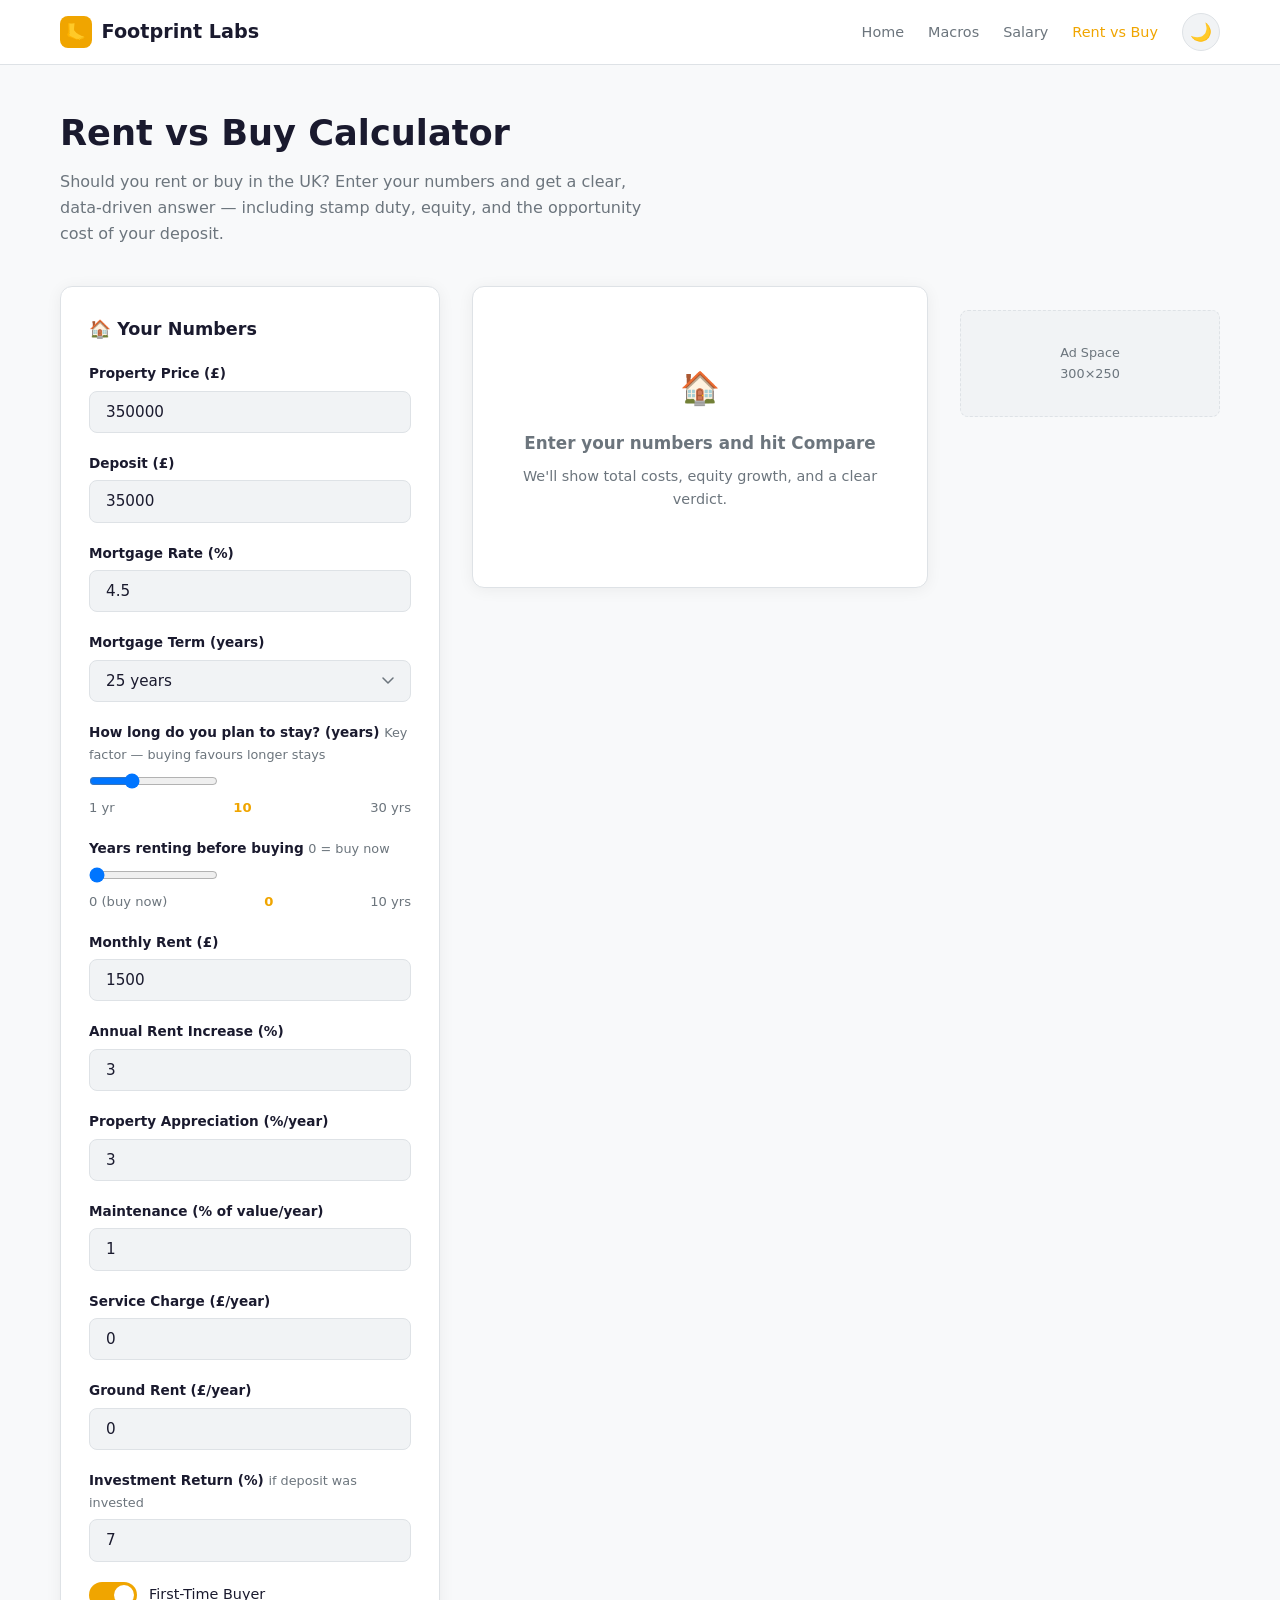
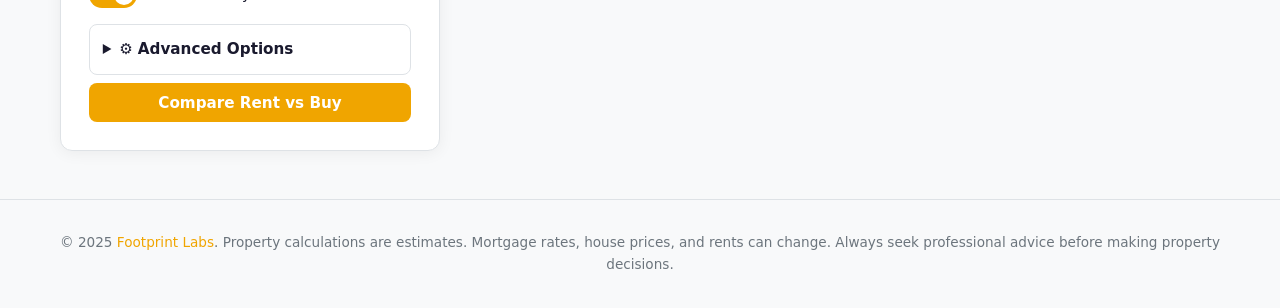
==== commit 2dd62d7b: "🏠 Rent vs Buy: add plan-to-stay slider, rent-then-buy scenario, advanced options (legal fees, insura" ====
--- a/tools/rent-vs-buy.html
+++ b/tools/rent-vs-buy.html
@@ -81,6 +81,18 @@
         </div>
 
         <div class="form-group">
+          <label for="planToStay">How long do you plan to stay? (years) <span class="label-hint">Key factor — buying favours longer stays</span></label>
+          <input type="range" id="planToStay" min="1" max="30" value="10" step="1" oninput="document.getElementById('stayDisplay').textContent=this.value">
+          <div style="display:flex;justify-content:space-between;font-size:0.82rem;color:var(--text-muted);"><span>1 yr</span><span id="stayDisplay" style="font-weight:700;color:var(--accent);">10</span><span>30 yrs</span></div>
+        </div>
+
+        <div class="form-group">
+          <label for="rentYearsBefore">Years renting before buying <span class="label-hint">0 = buy now</span></label>
+          <input type="range" id="rentYearsBefore" min="0" max="10" value="0" step="1" oninput="document.getElementById('rentBeforeDisplay').textContent=this.value">
+          <div style="display:flex;justify-content:space-between;font-size:0.82rem;color:var(--text-muted);"><span>0 (buy now)</span><span id="rentBeforeDisplay" style="font-weight:700;color:var(--accent);">0</span><span>10 yrs</span></div>
+        </div>
+
+        <div class="form-group">
           <label for="monthlyRent">Monthly Rent (£)</label>
           <input type="number" id="monthlyRent" value="1500" min="0" step="50">
         </div>
@@ -122,6 +134,48 @@
           </label>
           <span class="toggle-label">First-Time Buyer</span>
         </div>
+
+        <details style="margin-top:1rem;border:1px solid var(--border);border-radius:8px;padding:0.8rem;">
+          <summary style="font-weight:600;cursor:pointer;font-size:0.95rem;">⚙️ Advanced Options</summary>
+          <div style="margin-top:1rem;display:flex;flex-direction:column;gap:0.8rem;">
+
+            <div class="form-group" style="margin:0;">
+              <label for="solicitorFees">Solicitor/Legal Fees (£)</label>
+              <input type="number" id="solicitorFees" value="1500" min="0" step="100">
+            </div>
+
+            <div class="form-group" style="margin:0;">
+              <label for="surveyFees">Survey & Valuation (£)</label>
+              <input type="number" id="surveyFees" value="500" min="0" step="100">
+            </div>
+
+            <div class="form-group" style="margin:0;">
+              <label for="homeInsurance">Home Insurance (£/year)</label>
+              <input type="number" id="homeInsurance" value="400" min="0" step="50">
+            </div>
+
+            <div class="form-group" style="margin:0;">
+              <label for="rentersInsurance">Renters Insurance (£/year)</label>
+              <input type="number" id="rentersInsurance" value="150" min="0" step="25">
+            </div>
+
+            <div class="form-group" style="margin:0;">
+              <label for="sellingCost">Selling Costs (% of property value) <span class="label-hint">Estate agent + legal ~ 2-3%</span></label>
+              <input type="number" id="sellingCost" value="2.5" min="0" max="10" step="0.5">
+            </div>
+
+            <div class="form-group" style="margin:0;">
+              <label for="monthlySavings">Monthly savings if renting (£) <span class="label-hint">Extra you'd invest vs buying costs</span></label>
+              <input type="number" id="monthlySavings" value="0" min="0" step="50">
+            </div>
+
+            <div class="form-group" style="margin:0;">
+              <label for="inflation">General Inflation (%/year)</label>
+              <input type="number" id="inflation" value="2.5" min="0" max="10" step="0.5">
+            </div>
+
+          </div>
+        </details>
 
         <button class="btn btn-primary" style="width:100%;margin-top:.5rem;" onclick="calcRentVsBuy()">Compare Rent vs Buy</button>
       </div>
@@ -213,6 +267,8 @@
     var depositAmt = parseFloat(document.getElementById('deposit').value) || 0;
     var rate = parseFloat(document.getElementById('mortgageRate').value) || 0;
     var term = parseInt(document.getElementById('mortgageTerm').value) || 25;
+    var planToStay = parseInt(document.getElementById('planToStay').value) || 10;
+    var rentBeforeYears = parseInt(document.getElementById('rentYearsBefore').value) || 0;
     var rentMonthly = parseFloat(document.getElementById('monthlyRent').value) || 0;
     var rentIncPct = parseFloat(document.getElementById('rentIncrease').value) || 0;
     var apprecPct = parseFloat(document.getElementById('appreciation').value) || 0;
@@ -221,6 +277,13 @@
     var groundRent = parseFloat(document.getElementById('groundRent').value) || 0;
     var investReturnPct = parseFloat(document.getElementById('investReturn').value) || 0;
     var isFTB = document.getElementById('ftbToggle').checked;
+    var solicitorFees = parseFloat(document.getElementById('solicitorFees').value) || 0;
+    var surveyFees = parseFloat(document.getElementById('surveyFees').value) || 0;
+    var homeInsurance = parseFloat(document.getElementById('homeInsurance').value) || 0;
+    var rentersInsurance = parseFloat(document.getElementById('rentersInsurance').value) || 0;
+    var sellingCostPct = parseFloat(document.getElementById('sellingCost').value) || 0;
+    var monthlySavingsIfRenting = parseFloat(document.getElementById('monthlySavings').value) || 0;
+    var inflationPct = parseFloat(document.getElementById('inflation').value) || 0;
 
     if (price <= 0) { fpToast('Please enter a valid property price'); return; }
     if (depositAmt >= price) { fpToast('Deposit must be less than property price'); return; }
@@ -228,191 +291,200 @@
     var mortgage = price - depositAmt;
     var monthlyPmt = monthlyMortgage(mortgage, rate, term);
     var stampDuty = isFTB ? stampDutyFTB(price) : stampDutyStandard(price);
-
-    // Year-by-year comparison
-    var years = [5, 10, 15, 20, 25];
-    var yearData = [];
-
-    for (var yi = 0; yi < years.length; yi++) {
-      var y = years[yi];
-
-      // ---- BUY side ----
-      var totalMortgagePaid = 0;
-      var totalMaintenance = 0;
-      var totalServiceGround = 0;
-      var propertyVal = price;
-      for (var yr = 1; yr <= y; yr++) {
-        totalMortgagePaid += monthlyPmt * 12;
-        totalMaintenance += propertyVal * (maintPct / 100);
-        totalServiceGround += serviceCharge + groundRent;
-        propertyVal *= (1 + apprecPct / 100);
-      }
-      var monthsPaid = Math.min(y * 12, term * 12);
-      var outstanding = y >= term ? 0 : remainingBalance(mortgage, rate, term, monthsPaid);
-      var equity = propertyVal - Math.max(0, outstanding);
-      var totalBuyCost = depositAmt + stampDuty + totalMortgagePaid + totalMaintenance + totalServiceGround;
-      var buyNetPosition = equity - totalBuyCost; // wealth position
-
-      // ---- RENT side ----
-      var totalRent = 0;
-      var currentRent = rentMonthly;
-      for (var yr2 = 1; yr2 <= y; yr2++) {
-        totalRent += currentRent * 12;
-        currentRent *= (1 + rentIncPct / 100);
-      }
-      // Opportunity cost: invest the deposit + stamp duty + difference in monthly costs
-      var investedCapital = depositAmt + stampDuty;
-      var investmentValue = investedCapital * Math.pow(1 + investReturnPct / 100, y);
-      var rentNetPosition = investmentValue - totalRent;
-
-      var buySaves = buyNetPosition - rentNetPosition;
-
-      yearData.push({
-        year: y,
-        monthlyMortgage: monthlyPmt,
-        monthlyRentNow: y === years[0] ? rentMonthly : rentMonthly * Math.pow(1 + rentIncPct / 100, y - 1),
-        totalBuyCost: totalBuyCost,
-        totalRent: totalRent,
-        equity: equity,
-        propertyValue: propertyVal,
-        outstanding: outstanding,
-        investmentValue: investmentValue,
-        buyNetPosition: buyNetPosition,
-        rentNetPosition: rentNetPosition,
-        buySaves: buySaves
-      });
-    }
-
-    // Find break-even
+    var upfrontBuyCosts = stampDuty + solicitorFees + surveyFees;
+
+    // ==== SCENARIO A: BUY NOW ====
+    var buyYearData = [];
+    var cumBuySpent = depositAmt + upfrontBuyCosts;
+    var propertyVal = price;
+    for (var y = 1; y <= planToStay; y++) {
+      cumBuySpent += monthlyPmt * 12;
+      cumBuySpent += propertyVal * (maintPct / 100);
+      cumBuySpent += (serviceCharge + groundRent + homeInsurance) * Math.pow(1 + inflationPct / 100, y - 1);
+      propertyVal *= (1 + apprecPct / 100);
+      var mp = Math.min(y * 12, term * 12);
+      var ob = y >= term ? 0 : remainingBalance(mortgage, rate, term, mp);
+      var eq = propertyVal - Math.max(0, ob);
+      var sc = propertyVal * (sellingCostPct / 100);
+      buyYearData.push({ year: y, totalSpent: cumBuySpent, propertyValue: propertyVal, equity: eq, outstanding: ob, sellingCosts: sc, netEquity: eq - sc, wealthPosition: eq - sc });
+    }
+
+    // ==== SCENARIO B: RENT & INVEST ====
+    var rentYearData = [];
+    var investPot = depositAmt + upfrontBuyCosts;
+    var cumRentSpent = 0;
+    var curRent = rentMonthly;
+    for (var y2 = 1; y2 <= planToStay; y2++) {
+      cumRentSpent += curRent * 12 + rentersInsurance * Math.pow(1 + inflationPct / 100, y2 - 1);
+      var buyMo = monthlyPmt + (price * Math.pow(1 + apprecPct / 100, y2 - 1) * maintPct / 100 / 12) + ((serviceCharge + groundRent + homeInsurance) * Math.pow(1 + inflationPct / 100, y2 - 1) / 12);
+      var rentMo = curRent + (rentersInsurance * Math.pow(1 + inflationPct / 100, y2 - 1) / 12);
+      var monthlySaved = Math.max(0, buyMo - rentMo) + monthlySavingsIfRenting;
+      investPot = investPot * (1 + investReturnPct / 100) + monthlySaved * 12;
+      curRent *= (1 + rentIncPct / 100);
+      rentYearData.push({ year: y2, totalSpent: cumRentSpent, investmentValue: investPot, monthlyRent: curRent / (1 + rentIncPct / 100), wealthPosition: investPot });
+    }
+
+    // ==== SCENARIO C: RENT X YEARS THEN BUY ====
+    var rentThenBuyData = null;
+    if (rentBeforeYears > 0 && rentBeforeYears < planToStay) {
+      var rtbPot = depositAmt, rtbRent = rentMonthly, rtbTotalRent = 0;
+      for (var r = 1; r <= rentBeforeYears; r++) { rtbTotalRent += rtbRent * 12; rtbPot *= (1 + investReturnPct / 100); rtbRent *= (1 + rentIncPct / 100); }
+      var fPrice = price * Math.pow(1 + apprecPct / 100, rentBeforeYears);
+      var fDep = Math.min(rtbPot, fPrice * 0.95);
+      var fMort = fPrice - fDep;
+      var fSD = isFTB ? stampDutyFTB(fPrice) : stampDutyStandard(fPrice);
+      var fPmt = monthlyMortgage(fMort, rate, term);
+      var ownYears = planToStay - rentBeforeYears;
+      var rtbCum = fDep + fSD + solicitorFees + surveyFees, rtbPV = fPrice;
+      for (var b = 1; b <= ownYears; b++) { rtbCum += fPmt * 12 + rtbPV * (maintPct / 100) + (serviceCharge + groundRent + homeInsurance) * Math.pow(1 + inflationPct / 100, b - 1); rtbPV *= (1 + apprecPct / 100); }
+      var rtbMP = Math.min(ownYears * 12, term * 12);
+      var rtbOB = ownYears >= term ? 0 : remainingBalance(fMort, rate, term, rtbMP);
+      var rtbEq = rtbPV - Math.max(0, rtbOB), rtbSC = rtbPV * (sellingCostPct / 100);
+      rentThenBuyData = { rentYears: rentBeforeYears, buyYears: ownYears, grownDeposit: rtbPot, futurePrice: fPrice, futureMortgage: fMort, futureMonthlyPmt: fPmt, futureStampDuty: fSD, totalSpent: rtbTotalRent + rtbCum, totalRentSpent: rtbTotalRent, netEquity: rtbEq - rtbSC, propertyValue: rtbPV, wealthPosition: rtbEq - rtbSC };
+    }
+
+    // Break-even
     var breakEvenYear = null;
-    // Check year by year from 1 to 30
-    for (var by = 1; by <= 30; by++) {
-      var pv = price * Math.pow(1 + apprecPct / 100, by);
-      var mp = Math.min(by * 12, term * 12);
-      var ob = by >= term ? 0 : remainingBalance(mortgage, rate, term, mp);
-      var eq = pv - Math.max(0, ob);
-      var tmc = 0, tmnt = 0, tsg = 0, pvCalc = price;
-      for (var z = 1; z <= by; z++) {
-        tmc += monthlyPmt * 12;
-        tmnt += pvCalc * (maintPct / 100);
-        tsg += serviceCharge + groundRent;
-        pvCalc *= (1 + apprecPct / 100);
-      }
-      var bCost = depositAmt + stampDuty + tmc + tmnt + tsg;
-      var bNet = eq - bCost;
-
-      var tr = 0, cr = rentMonthly;
-      for (var z2 = 1; z2 <= by; z2++) {
-        tr += cr * 12;
-        cr *= (1 + rentIncPct / 100);
-      }
-      var iv = (depositAmt + stampDuty) * Math.pow(1 + investReturnPct / 100, by);
-      var rNet = iv - tr;
-
-      if (bNet > rNet) {
-        breakEvenYear = by;
-        break;
-      }
-    }
+    for (var be = 0; be < buyYearData.length; be++) { if (buyYearData[be].wealthPosition > rentYearData[be].wealthPosition) { breakEvenYear = buyYearData[be].year; break; } }
 
     // ==================== RENDER ====================
     document.getElementById('rvbPlaceholder').style.display = 'none';
     var content = document.getElementById('rvbResultsContent');
     content.style.display = 'block';
-
     var html = '';
+    var fBuy = buyYearData[buyYearData.length - 1];
+    var fRent = rentYearData[rentYearData.length - 1];
 
     // Verdict
-    var mainYear = yearData[1] || yearData[0]; // 10-year or 5-year
-    if (mainYear.buySaves > 0) {
-      html += '<div class="verdict-banner buy">Based on your numbers, <strong>buying saves you ' + fpMoney(Math.abs(mainYear.buySaves), 0) + '</strong> over ' + mainYear.year + ' years compared to renting.</div>';
-    } else if (mainYear.buySaves < 0) {
-      html += '<div class="verdict-banner rent">Based on your numbers, <strong>renting saves you ' + fpMoney(Math.abs(mainYear.buySaves), 0) + '</strong> over ' + mainYear.year + ' years compared to buying.</div>';
-    } else {
-      html += '<div class="verdict-banner neutral">Based on your numbers, renting and buying cost about the same over ' + mainYear.year + ' years.</div>';
-    }
-
-    // Monthly comparison
-    html += '<div class="result-card fade-up"><h3>📅 Monthly Costs (Today)</h3>';
-    html += '<div class="comparison-grid">';
+    var scenarios = [{ name: '🏠 Buy Now', wealth: fBuy.wealthPosition, cls: 'buy' }, { name: '🏢 Rent & Invest', wealth: fRent.wealthPosition, cls: 'rent' }];
+    if (rentThenBuyData) scenarios.push({ name: '🔄 Rent ' + rentBeforeYears + 'yr then Buy', wealth: rentThenBuyData.wealthPosition, cls: 'neutral' });
+    scenarios.sort(function(a, b) { return b.wealth - a.wealth; });
+    var winner = scenarios[0], diff2 = winner.wealth - scenarios[1].wealth;
+    html += '<div class="verdict-banner ' + winner.cls + '">After <strong>' + planToStay + ' years</strong>, your best option is <strong>' + winner.name + '</strong>';
+    if (diff2 > 1000) html += ' — you\'d be <strong>' + fpMoney(diff2, 0) + '</strong> better off';
+    html += '.</div>';
+
+    // Wealth cards
+    html += '<div class="result-card fade-up"><h3>💰 Wealth Position After ' + planToStay + ' Years</h3>';
+    html += '<div style="display:grid;grid-template-columns:repeat(auto-fit,minmax(200px,1fr));gap:1rem;margin-top:1rem;">';
+    // Buy card
+    html += '<div style="background:var(--bg-card);border:2px solid ' + (winner.name.includes('Buy Now') ? 'var(--accent)' : 'var(--border)') + ';border-radius:12px;padding:1.2rem;text-align:center;">';
+    html += '<div style="font-size:0.85rem;font-weight:600;">🏠 Buy Now</div>';
+    html += '<div class="big-number" style="font-size:1.6rem;color:var(--accent);">' + fpMoney(fBuy.wealthPosition, 0) + '</div>';
+    html += '<div style="font-size:0.8rem;color:var(--text-muted);">Net equity after selling</div>';
+    html += '<div style="font-size:0.82rem;margin-top:0.5rem;">Property: ' + fpMoney(fBuy.propertyValue, 0) + '</div>';
+    html += '<div style="font-size:0.82rem;">Total spent: ' + fpMoney(fBuy.totalSpent, 0) + '</div></div>';
+    // Rent card
+    html += '<div style="background:var(--bg-card);border:2px solid ' + (winner.name.includes('Rent &') ? 'var(--accent)' : 'var(--border)') + ';border-radius:12px;padding:1.2rem;text-align:center;">';
+    html += '<div style="font-size:0.85rem;font-weight:600;">🏢 Rent & Invest</div>';
+    html += '<div class="big-number" style="font-size:1.6rem;color:var(--secondary);">' + fpMoney(fRent.wealthPosition, 0) + '</div>';
+    html += '<div style="font-size:0.8rem;color:var(--text-muted);">Investment portfolio</div>';
+    html += '<div style="font-size:0.82rem;margin-top:0.5rem;">Total rent: ' + fpMoney(fRent.totalSpent, 0) + '</div>';
+    html += '<div style="font-size:0.82rem;">Rent yr ' + planToStay + ': ' + fpMoney(fRent.monthlyRent, 0) + '/mo</div></div>';
+    // Rent then buy card
+    if (rentThenBuyData) {
+      html += '<div style="background:var(--bg-card);border:2px solid ' + (winner.name.includes('then') ? 'var(--accent)' : 'var(--border)') + ';border-radius:12px;padding:1.2rem;text-align:center;">';
+      html += '<div style="font-size:0.85rem;font-weight:600;">🔄 Rent ' + rentBeforeYears + 'yr → Buy</div>';
+      html += '<div class="big-number" style="font-size:1.6rem;color:var(--accent);">' + fpMoney(rentThenBuyData.wealthPosition, 0) + '</div>';
+      html += '<div style="font-size:0.8rem;color:var(--text-muted);">Net equity after selling</div>';
+      html += '<div style="font-size:0.82rem;margin-top:0.5rem;">Deposit grew to: ' + fpMoney(rentThenBuyData.grownDeposit, 0) + '</div>';
+      html += '<div style="font-size:0.82rem;">Bought at: ' + fpMoney(rentThenBuyData.futurePrice, 0) + '</div></div>';
+    }
+    html += '</div></div>';
+
+    // Monthly costs
+    html += '<div class="result-card fade-up"><h3>📅 Monthly Costs (Today)</h3><div class="comparison-grid">';
     html += '<div class="comparison-col"><h4>🏠 Buy</h4>';
-    html += '<div class="big-number" style="font-size:1.5rem;color:var(--accent);">' + fpMoney(monthlyPmt) + '</div>';
-    html += '<div class="big-label">Mortgage Payment</div>';
+    html += '<div class="big-number" style="font-size:1.5rem;color:var(--accent);">' + fpMoney(monthlyPmt) + '</div><div class="big-label">Mortgage</div>';
     html += '<div class="result-row mt-2"><span class="result-label">Maintenance</span><span class="result-value">' + fpMoney(price * maintPct / 100 / 12) + '/mo</span></div>';
     html += '<div class="result-row"><span class="result-label">Service + Ground</span><span class="result-value">' + fpMoney((serviceCharge + groundRent) / 12) + '/mo</span></div>';
-    var totalMonthlyBuy = monthlyPmt + (price * maintPct / 100 / 12) + ((serviceCharge + groundRent) / 12);
-    html += '<div class="result-row" style="font-weight:700;border-top:2px solid var(--border);padding-top:.5rem;"><span class="result-label">Total Monthly</span><span class="result-value accent">' + fpMoney(totalMonthlyBuy) + '</span></div>';
+    html += '<div class="result-row"><span class="result-label">Insurance</span><span class="result-value">' + fpMoney(homeInsurance / 12) + '/mo</span></div>';
+    var totalMoBuy = monthlyPmt + price * maintPct / 100 / 12 + (serviceCharge + groundRent) / 12 + homeInsurance / 12;
+    html += '<div class="result-row" style="font-weight:700;border-top:2px solid var(--border);padding-top:.5rem;"><span class="result-label">Total</span><span class="result-value accent">' + fpMoney(totalMoBuy) + '</span></div></div>';
+    html += '<div class="comparison-col"><h4>🏢 Rent</h4>';
+    html += '<div class="big-number" style="font-size:1.5rem;color:var(--secondary);">' + fpMoney(rentMonthly) + '</div><div class="big-label">Monthly Rent</div>';
+    html += '<div class="result-row mt-2"><span class="result-label">Insurance</span><span class="result-value">' + fpMoney(rentersInsurance / 12) + '/mo</span></div>';
+    html += '<div class="result-row"><span class="result-label">Year 5 rent</span><span class="result-value">' + fpMoney(rentMonthly * Math.pow(1 + rentIncPct / 100, 4)) + '/mo</span></div>';
+    html += '<div class="result-row"><span class="result-label">Year ' + planToStay + ' rent</span><span class="result-value">' + fpMoney(rentMonthly * Math.pow(1 + rentIncPct / 100, planToStay - 1)) + '/mo</span></div>';
+    var moDiff = totalMoBuy - rentMonthly;
+    html += '<div class="result-row" style="font-weight:700;border-top:2px solid var(--border);padding-top:.5rem;"><span class="result-label">Difference</span><span class="result-value ' + (moDiff > 0 ? 'negative' : 'positive') + '">' + (moDiff > 0 ? 'Buy costs ' : 'Rent costs ') + fpMoney(Math.abs(moDiff)) + ' more</span></div>';
+    html += '</div></div></div>';
+
+    // Upfront costs
+    html += '<div class="result-card fade-up"><h3>🏛️ Upfront Costs to Buy</h3>';
+    html += '<div class="result-highlight"><div class="big-number">' + fpMoney(depositAmt + upfrontBuyCosts, 0) + '</div><div class="big-label">Total Cash Needed</div></div>';
+    html += '<div class="result-row"><span class="result-label">Deposit</span><span class="result-value">' + fpMoney(depositAmt, 0) + ' (' + (depositAmt / price * 100).toFixed(0) + '%)</span></div>';
+    html += '<div class="result-row"><span class="result-label">Stamp Duty (' + (isFTB ? 'FTB' : 'Standard') + ')</span><span class="result-value">' + fpMoney(stampDuty, 0) + '</span></div>';
+    html += '<div class="result-row"><span class="result-label">Solicitor/Legal</span><span class="result-value">' + fpMoney(solicitorFees, 0) + '</span></div>';
+    html += '<div class="result-row"><span class="result-label">Survey & Valuation</span><span class="result-value">' + fpMoney(surveyFees, 0) + '</span></div>';
     html += '</div>';
-    html += '<div class="comparison-col"><h4>🏢 Rent</h4>';
-    html += '<div class="big-number" style="font-size:1.5rem;color:var(--secondary);">' + fpMoney(rentMonthly) + '</div>';
-    html += '<div class="big-label">Monthly Rent</div>';
-    html += '<div class="result-row mt-2"><span class="result-label">Year 5 rent</span><span class="result-value">' + fpMoney(rentMonthly * Math.pow(1 + rentIncPct / 100, 4)) + '/mo</span></div>';
-    html += '<div class="result-row"><span class="result-label">Year 10 rent</span><span class="result-value">' + fpMoney(rentMonthly * Math.pow(1 + rentIncPct / 100, 9)) + '/mo</span></div>';
-    html += '</div></div></div>';
-
-    // Stamp duty
-    html += '<div class="result-card fade-up"><h3>🏛️ Stamp Duty (SDLT)</h3>';
-    html += '<div class="result-highlight"><div class="big-number">' + fpMoney(stampDuty, 0) + '</div><div class="big-label">' + (isFTB ? 'First-Time Buyer Rate' : 'Standard Rate') + '</div></div>';
-    if (isFTB && price <= 500000) {
-      var standardSD = stampDutyStandard(price);
-      var saving = standardSD - stampDuty;
-      if (saving > 0) {
-        html += '<div class="result-row"><span class="result-label">Standard rate would be</span><span class="result-value">' + fpMoney(standardSD, 0) + '</span></div>';
-        html += '<div class="result-row"><span class="result-label">FTB saving</span><span class="result-value positive">' + fpMoney(saving, 0) + '</span></div>';
+
+    // Year-by-year table
+    html += '<div class="result-card fade-up"><h3>📊 Year-by-Year Comparison</h3>';
+    html += '<div class="timeline-chart"><table><thead><tr>';
+    html += '<th>Year</th><th>Buy: Spent</th><th>Rent: Spent</th><th>Buy: Net Equity</th><th>Rent: Portfolio</th><th>Best</th>';
+    html += '</tr></thead><tbody>';
+    for (var ki = 0; ki < buyYearData.length; ki++) {
+      var bd = buyYearData[ki], rd = rentYearData[ki];
+      if (bd.year <= 5 || bd.year % 5 === 0 || bd.year === planToStay) {
+        var buyWins = bd.wealthPosition > rd.wealthPosition;
+        html += '<tr><td style="font-weight:700;">' + bd.year + '</td>';
+        html += '<td>' + fpMoney(bd.totalSpent, 0) + '</td>';
+        html += '<td>' + fpMoney(rd.totalSpent, 0) + '</td>';
+        html += '<td>' + fpMoney(bd.netEquity, 0) + '</td>';
+        html += '<td>' + fpMoney(rd.investmentValue, 0) + '</td>';
+        html += '<td style="font-weight:700;" class="' + (buyWins ? 'positive' : 'negative') + '">' + (buyWins ? '🏠 Buy' : '🏢 Rent') + '</td></tr>';
       }
     }
+    html += '</tbody></table></div>';
+    if (breakEvenYear) {
+      html += '<p style="margin-top:.75rem;font-size:.9rem;color:var(--text-muted);">📍 <strong>Break-even:</strong> Buying overtakes renting after ~<strong>' + breakEvenYear + ' year' + (breakEvenYear > 1 ? 's' : '') + '</strong>.</p>';
+    } else {
+      html += '<p style="margin-top:.75rem;font-size:.9rem;color:var(--text-muted);">📍 Renting & investing stays ahead for the full ' + planToStay + '-year period.</p>';
+    }
     html += '</div>';
 
-    // Year-by-year comparison table
-    html += '<div class="result-card fade-up"><h3>📊 Comparison Over Time</h3>';
-    html += '<div class="timeline-chart"><table><thead><tr>';
-    html += '<th>Year</th><th>Total Buy Cost</th><th>Total Rent</th><th>Equity</th><th>Deposit Invested</th><th>Buy Advantage</th>';
-    html += '</tr></thead><tbody>';
-    for (var ti = 0; ti < yearData.length; ti++) {
-      var d = yearData[ti];
-      html += '<tr>';
-      html += '<td style="font-weight:700;">' + d.year + '</td>';
-      html += '<td>' + fpMoney(d.totalBuyCost, 0) + '</td>';
-      html += '<td>' + fpMoney(d.totalRent, 0) + '</td>';
-      html += '<td>' + fpMoney(d.equity, 0) + '</td>';
-      html += '<td>' + fpMoney(d.investmentValue, 0) + '</td>';
-      html += '<td class="' + (d.buySaves >= 0 ? 'positive' : 'negative') + '" style="font-weight:700;">' + (d.buySaves >= 0 ? '+' : '−') + fpMoney(Math.abs(d.buySaves), 0) + '</td>';
-      html += '</tr>';
-    }
-    html += '</tbody></table></div>';
-
-    // Break-even
-    if (breakEvenYear) {
-      html += '<p style="margin-top:.75rem;font-size:.9rem;color:var(--text-muted);">📍 <strong>Break-even point:</strong> Buying becomes cheaper than renting after approximately <strong>' + breakEvenYear + ' year' + (breakEvenYear > 1 ? 's' : '') + '</strong>.</p>';
-    } else {
-      html += '<p style="margin-top:.75rem;font-size:.9rem;color:var(--text-muted);">📍 Based on these numbers, renting remains cheaper for at least 30 years. Consider whether lifestyle/security benefits of owning matter to you.</p>';
-    }
-    html += '</div>';
-
-    // Visual bar comparison for 10 years
-    var y10 = yearData[1] || yearData[0];
-    html += '<div class="result-card fade-up"><h3>📈 ' + y10.year + '-Year Visual Comparison</h3>';
-    var maxVal = Math.max(y10.totalBuyCost, y10.totalRent, y10.equity, y10.investmentValue);
+    // Rent then buy detail
+    if (rentThenBuyData) {
+      html += '<div class="result-card fade-up"><h3>🔄 Rent ' + rentBeforeYears + ' Years Then Buy</h3>';
+      html += '<p style="color:var(--text-muted);font-size:0.9rem;margin-bottom:1rem;">What if you rent for ' + rentBeforeYears + ' years, grow your deposit, then buy?</p>';
+      html += '<div class="result-row"><span class="result-label">Your deposit now</span><span class="result-value">' + fpMoney(depositAmt, 0) + '</span></div>';
+      html += '<div class="result-row"><span class="result-label">Deposit after ' + rentBeforeYears + 'yr (invested at ' + investReturnPct + '%)</span><span class="result-value positive">' + fpMoney(rentThenBuyData.grownDeposit, 0) + '</span></div>';
+      html += '<div class="result-row"><span class="result-label">Property price in ' + rentBeforeYears + 'yr (at ' + apprecPct + '% growth)</span><span class="result-value">' + fpMoney(rentThenBuyData.futurePrice, 0) + '</span></div>';
+      html += '<div class="result-row"><span class="result-label">Mortgage needed</span><span class="result-value">' + fpMoney(rentThenBuyData.futureMortgage, 0) + '</span></div>';
+      html += '<div class="result-row"><span class="result-label">Monthly payment</span><span class="result-value">' + fpMoney(rentThenBuyData.futureMonthlyPmt) + '/mo</span></div>';
+      html += '<div class="result-row"><span class="result-label">Stamp duty (future price)</span><span class="result-value">' + fpMoney(rentThenBuyData.futureStampDuty, 0) + '</span></div>';
+      html += '<div class="result-row"><span class="result-label">Rent paid while waiting</span><span class="result-value negative">' + fpMoney(rentThenBuyData.totalRentSpent, 0) + '</span></div>';
+      html += '<div class="result-row" style="font-weight:700;border-top:2px solid var(--border);padding-top:.5rem;"><span class="result-label">Net Wealth at Year ' + planToStay + '</span><span class="result-value accent">' + fpMoney(rentThenBuyData.wealthPosition, 0) + '</span></div>';
+      html += '</div>';
+    }
+
+    // Bar chart
+    html += '<div class="result-card fade-up"><h3>📈 Wealth Comparison at Year ' + planToStay + '</h3>';
+    var allW = [Math.abs(fBuy.wealthPosition), Math.abs(fRent.wealthPosition)];
+    if (rentThenBuyData) allW.push(Math.abs(rentThenBuyData.wealthPosition));
+    var maxW = Math.max.apply(null, allW) || 1;
     html += '<div class="bar-chart">';
-    html += '<div class="bar-item"><span class="bar-label">Buy Cost</span><div class="bar-track"><div class="bar-fill tax" style="width:' + (y10.totalBuyCost / maxVal * 100) + '%">' + fpMoney(y10.totalBuyCost, 0) + '</div></div></div>';
-    html += '<div class="bar-item"><span class="bar-label">Rent Cost</span><div class="bar-track"><div class="bar-fill pension" style="width:' + (y10.totalRent / maxVal * 100) + '%">' + fpMoney(y10.totalRent, 0) + '</div></div></div>';
-    html += '<div class="bar-item"><span class="bar-label">Equity</span><div class="bar-track"><div class="bar-fill takehome" style="width:' + (y10.equity / maxVal * 100) + '%">' + fpMoney(y10.equity, 0) + '</div></div></div>';
-    html += '<div class="bar-item"><span class="bar-label">Invested</span><div class="bar-track"><div class="bar-fill generic-a" style="width:' + (y10.investmentValue / maxVal * 100) + '%">' + fpMoney(y10.investmentValue, 0) + '</div></div></div>';
+    html += '<div class="bar-item"><span class="bar-label">🏠 Buy Now</span><div class="bar-track"><div class="bar-fill takehome" style="width:' + (Math.abs(fBuy.wealthPosition) / maxW * 100) + '%">' + fpMoney(fBuy.wealthPosition, 0) + '</div></div></div>';
+    html += '<div class="bar-item"><span class="bar-label">🏢 Rent</span><div class="bar-track"><div class="bar-fill pension" style="width:' + (Math.abs(fRent.wealthPosition) / maxW * 100) + '%">' + fpMoney(fRent.wealthPosition, 0) + '</div></div></div>';
+    if (rentThenBuyData) {
+      html += '<div class="bar-item"><span class="bar-label">🔄 Rent→Buy</span><div class="bar-track"><div class="bar-fill generic-a" style="width:' + (Math.abs(rentThenBuyData.wealthPosition) / maxW * 100) + '%">' + fpMoney(rentThenBuyData.wealthPosition, 0) + '</div></div></div>';
+    }
     html += '</div></div>';
 
     // Key details
     html += '<div class="result-card fade-up"><h3>📋 Key Details</h3>';
     html += '<div class="result-row"><span class="result-label">Property price</span><span class="result-value">' + fpMoney(price, 0) + '</span></div>';
-    html += '<div class="result-row"><span class="result-label">Deposit</span><span class="result-value">' + fpMoney(depositAmt, 0) + ' (' + (depositAmt / price * 100).toFixed(0) + '%)</span></div>';
-    html += '<div class="result-row"><span class="result-label">Mortgage amount</span><span class="result-value">' + fpMoney(mortgage, 0) + '</span></div>';
-    html += '<div class="result-row"><span class="result-label">Total mortgage repayment</span><span class="result-value">' + fpMoney(monthlyPmt * term * 12, 0) + '</span></div>';
-    html += '<div class="result-row"><span class="result-label">Total interest paid</span><span class="result-value negative">' + fpMoney(monthlyPmt * term * 12 - mortgage, 0) + '</span></div>';
-    html += '<div class="result-row"><span class="result-label">Property value in ' + term + ' years</span><span class="result-value">' + fpMoney(price * Math.pow(1 + apprecPct / 100, term), 0) + '</span></div>';
+    html += '<div class="result-row"><span class="result-label">Deposit</span><span class="result-value">' + fpMoney(depositAmt, 0) + ' (' + (depositAmt / price * 100).toFixed(0) + '% · LTV ' + ((price - depositAmt) / price * 100).toFixed(0) + '%)</span></div>';
+    html += '<div class="result-row"><span class="result-label">Mortgage</span><span class="result-value">' + fpMoney(mortgage, 0) + '</span></div>';
+    html += '<div class="result-row"><span class="result-label">Monthly payment</span><span class="result-value">' + fpMoney(monthlyPmt) + '</span></div>';
+    html += '<div class="result-row"><span class="result-label">Total repayment (' + term + 'yr)</span><span class="result-value">' + fpMoney(monthlyPmt * term * 12, 0) + '</span></div>';
+    html += '<div class="result-row"><span class="result-label">Total interest</span><span class="result-value negative">' + fpMoney(monthlyPmt * term * 12 - mortgage, 0) + '</span></div>';
+    html += '<div class="result-row"><span class="result-label">Property value yr ' + planToStay + '</span><span class="result-value">' + fpMoney(fBuy.propertyValue, 0) + '</span></div>';
+    html += '<div class="result-row"><span class="result-label">Selling costs (est.)</span><span class="result-value">' + fpMoney(fBuy.sellingCosts, 0) + '</span></div>';
     html += '</div>';
 
-    // Ad placeholder
     html += '<div class="ad-placeholder">Ad Space — In-content rectangle</div>';
-
     content.innerHTML = html;
   };
 
